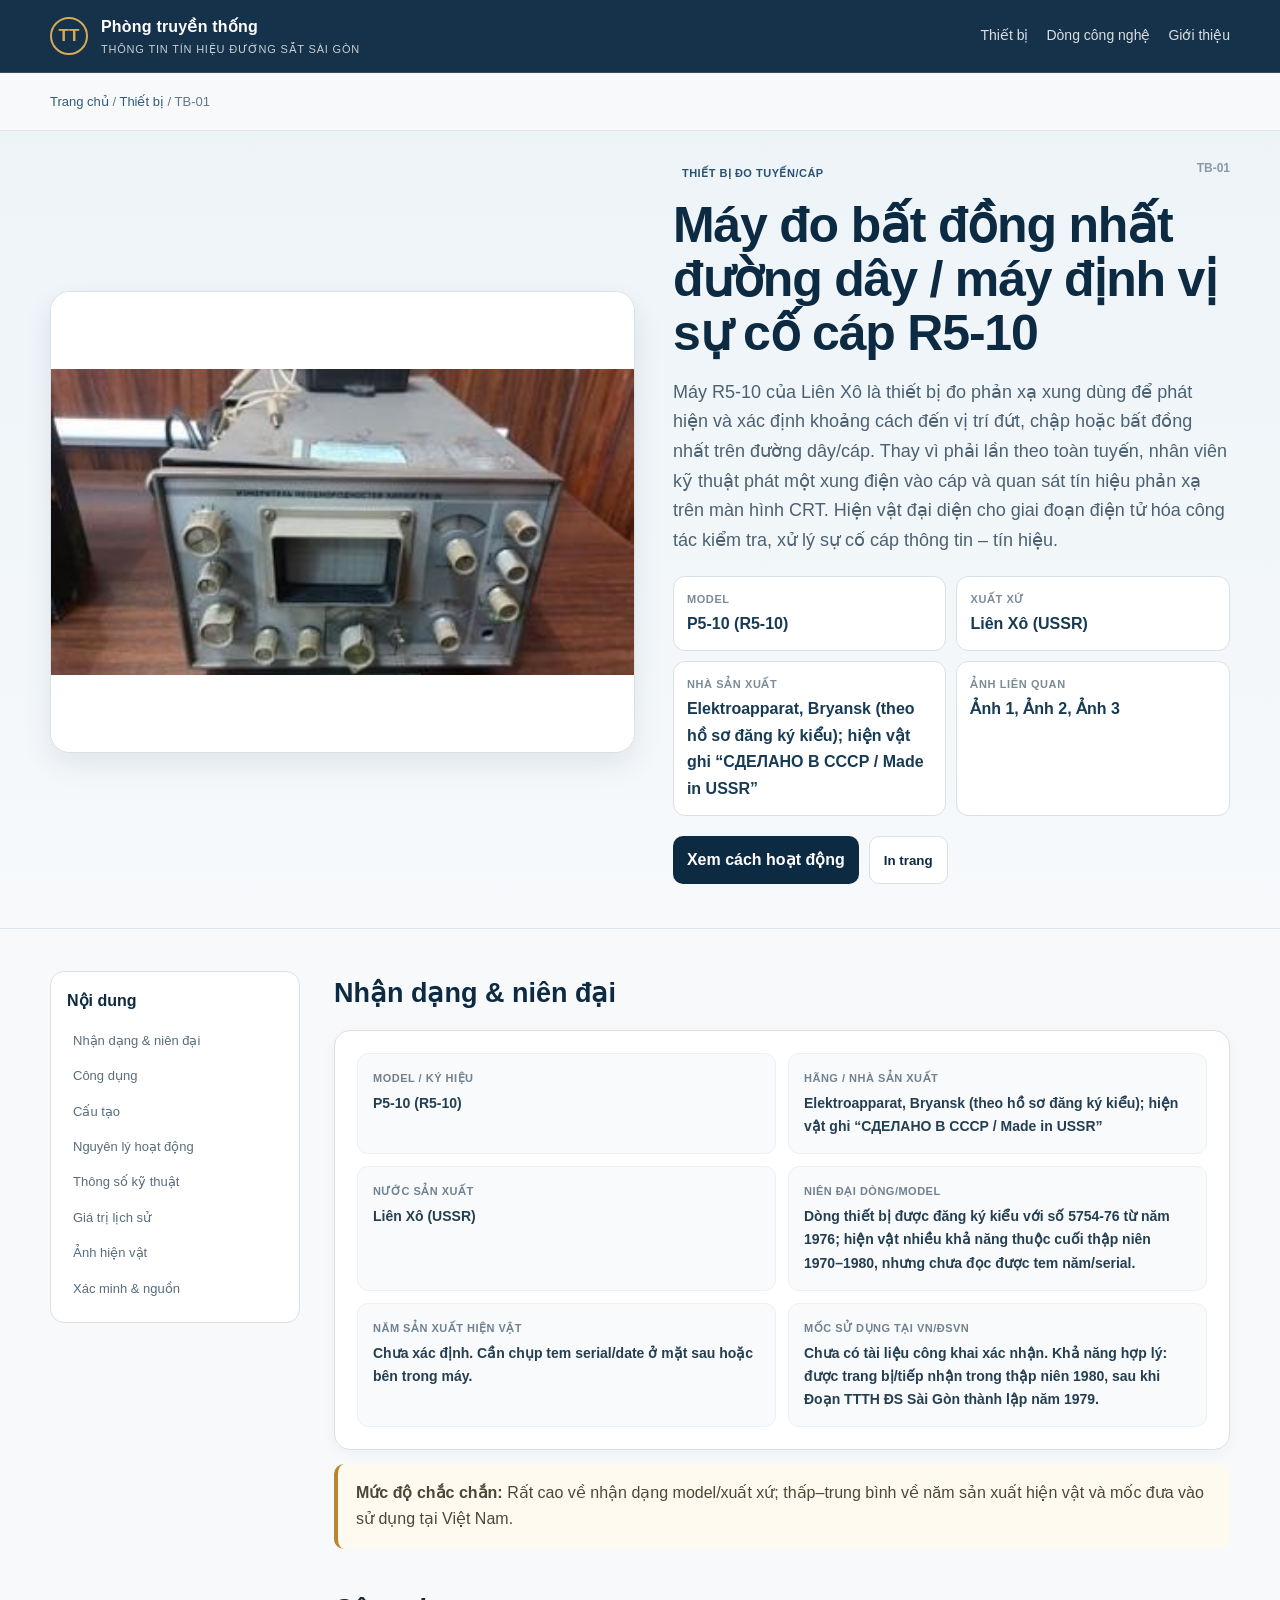
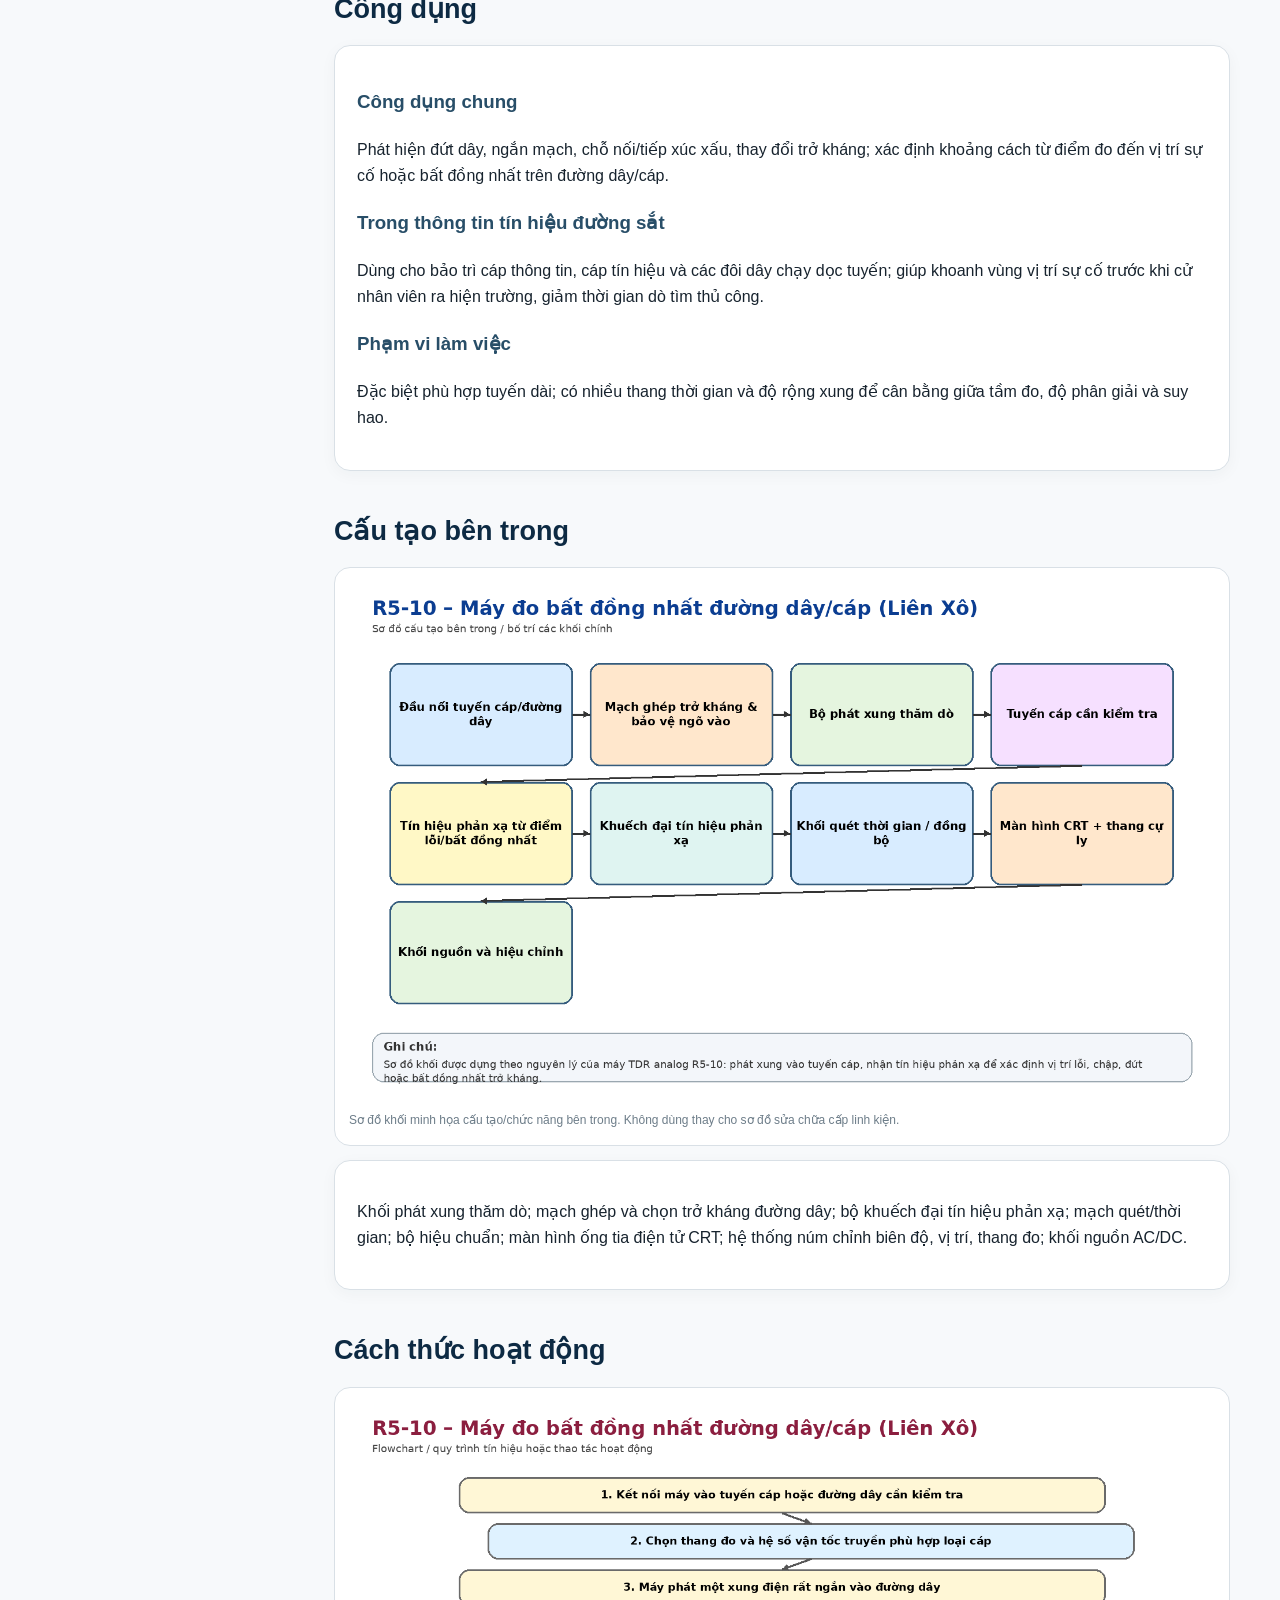
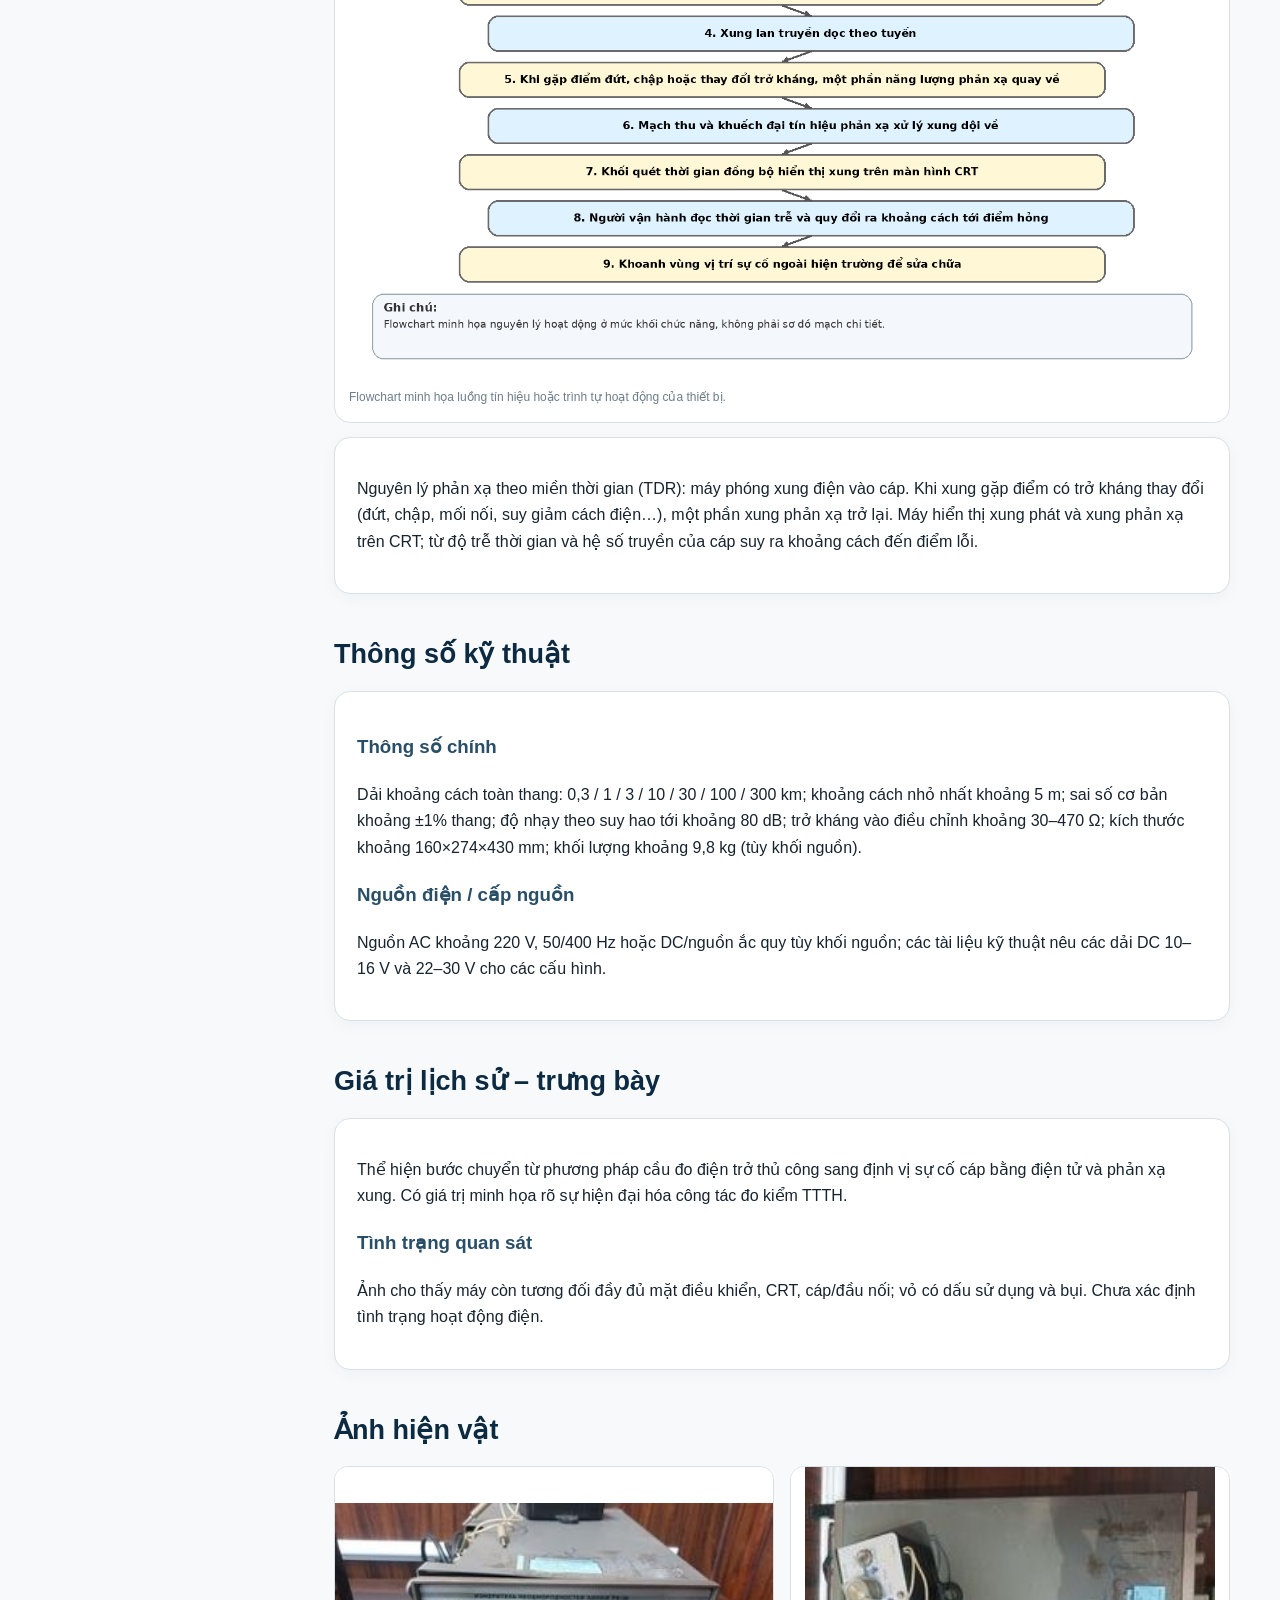
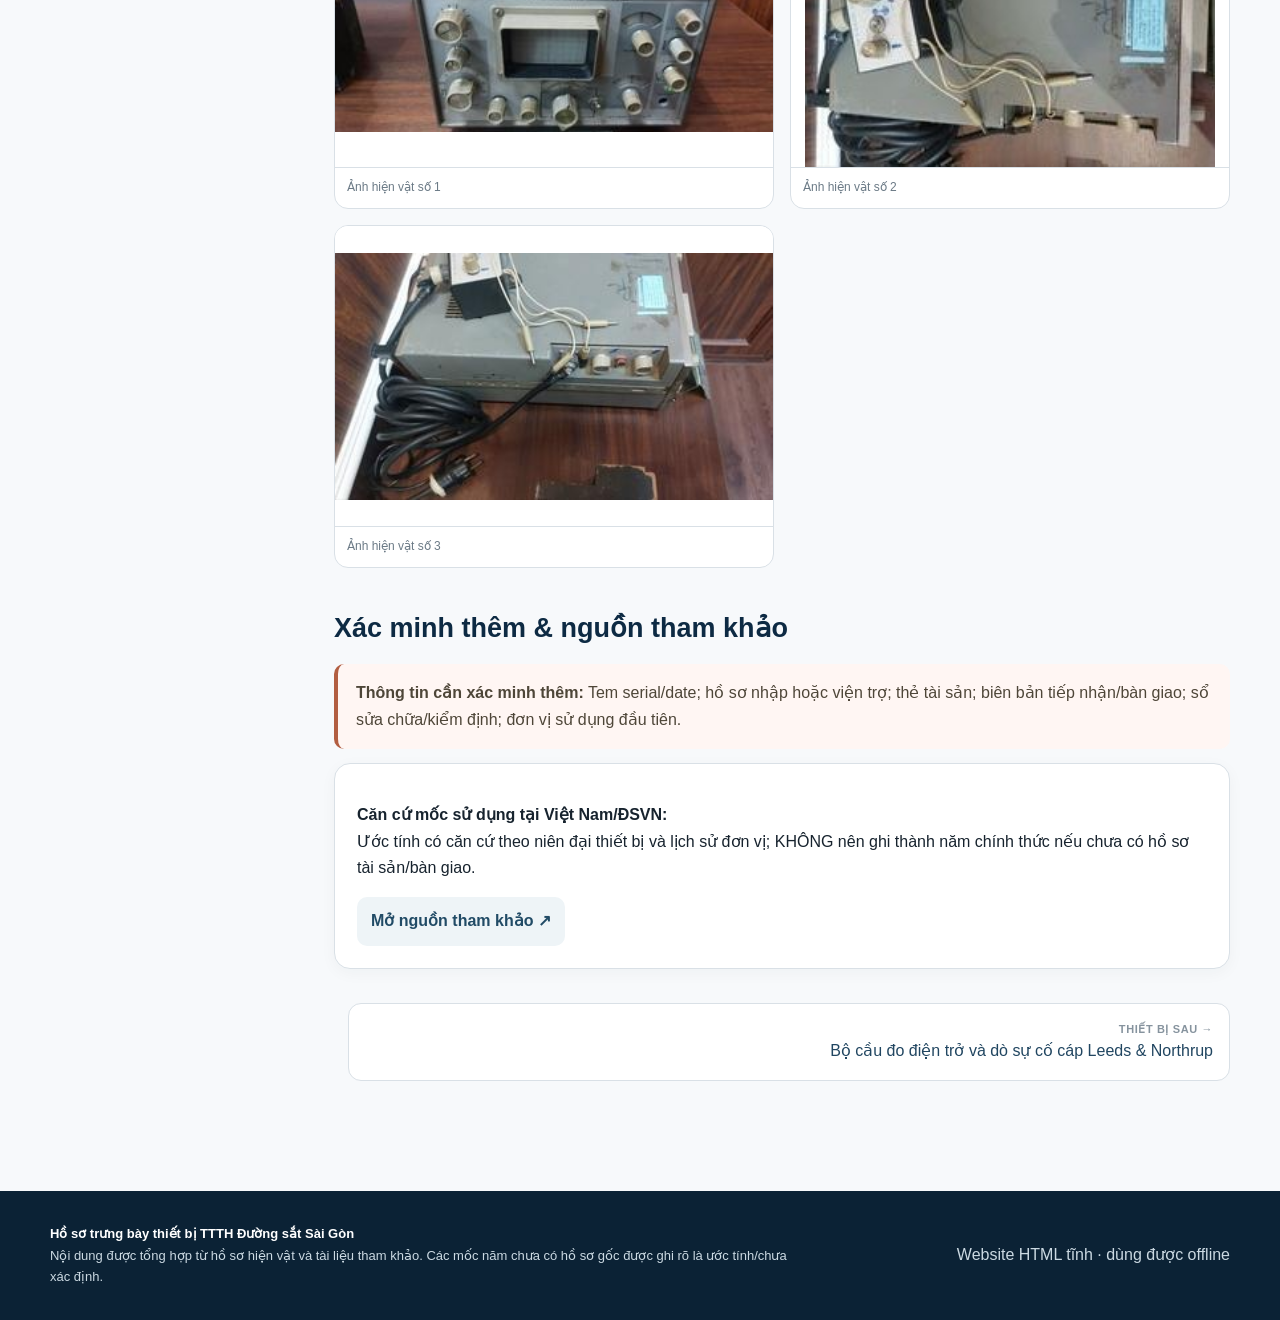
==== thiet-bi/tb-01.html @ 1fea470c "Add files via upload Upload website TTTH" ====
<!doctype html>
<html lang="vi">
  <head>
    <meta charset="utf-8" />
    <meta name="viewport" content="width=device-width,initial-scale=1" />
    <title>
      Máy đo bất đồng nhất đường dây / máy định vị sự cố cáp R5-10 – Hồ sơ hiện
      vật
    </title>
    <meta
      name="description"
      content="Hồ sơ chi tiết Máy đo bất đồng nhất đường dây / máy định vị sự cố cáp R5-10: xuất xứ, niên đại, cấu tạo, nguyên lý và công dụng."
    />
    <link rel="stylesheet" href="../assets/css/site.css" />
  </head>
  <body>
    <header class="site-header">
      <div class="container header-inner">
        <a class="brand" href="../index.html"
          ><span class="brand-mark">TT</span
          ><span
            >Phòng truyền thống<small
              >Thông tin tín hiệu Đường sắt Sài Gòn</small
            ></span
          ></a
        >
        <nav class="nav">
          <a href="../index.html#thiet-bi">Thiết bị</a
          ><a href="../index.html#dong-thoi-gian">Dòng công nghệ</a
          ><a href="../index.html#gioi-thieu">Giới thiệu</a>
        </nav>
      </div>
    </header>
    <div class="container breadcrumb">
      <a href="../index.html">Trang chủ</a> /
      <a href="../index.html#thiet-bi">Thiết bị</a> / TB-01
    </div>
    <section class="detail-hero">
      <div class="container detail-grid">
        <div class="detail-photo">
          <img
            src="../assets/images/devices/photo_01.jpg"
            alt="Máy đo bất đồng nhất đường dây / máy định vị sự cố cáp R5-10"
          />
        </div>
        <div class="detail-info">
          <span class="badge">Thiết bị đo tuyến/cáp</span
          ><span class="code">TB-01</span>
          <h1>Máy đo bất đồng nhất đường dây / máy định vị sự cố cáp R5-10</h1>
          <p class="lead">
            Máy R5-10 của Liên Xô là thiết bị đo phản xạ xung dùng để phát hiện
            và xác định khoảng cách đến vị trí đứt, chập hoặc bất đồng nhất trên
            đường dây/cáp. Thay vì phải lần theo toàn tuyến, nhân viên kỹ thuật
            phát một xung điện vào cáp và quan sát tín hiệu phản xạ trên màn
            hình CRT. Hiện vật đại diện cho giai đoạn điện tử hóa công tác kiểm
            tra, xử lý sự cố cáp thông tin – tín hiệu.
          </p>
          <div class="quick">
            <div><span>Model</span><b>Р5-10 (R5-10)</b></div>
            <div><span>Xuất xứ</span><b>Liên Xô (USSR)</b></div>
            <div>
              <span>Nhà sản xuất</span
              ><b
                >Elektroapparat, Bryansk (theo hồ sơ đăng ký kiểu); hiện vật ghi
                “СДЕЛАНО В СССР / Made in USSR”</b
              >
            </div>
            <div><span>Ảnh liên quan</span><b>Ảnh 1, Ảnh 2, Ảnh 3</b></div>
          </div>
          <div class="actions">
            <a class="btn" href="#nguyen-ly">Xem cách hoạt động</a
            ><button class="btn secondary" onclick="window.print()">
              In trang
            </button>
          </div>
        </div>
      </div>
    </section>
    <div class="detail-content">
      <div class="container content-layout">
        <aside class="toc">
          <b>Nội dung</b><a href="#nhan-dang">Nhận dạng & niên đại</a
          ><a href="#cong-dung">Công dụng</a><a href="#cau-tao">Cấu tạo</a
          ><a href="#nguyen-ly">Nguyên lý hoạt động</a
          ><a href="#thong-so">Thông số kỹ thuật</a
          ><a href="#lich-su">Giá trị lịch sử</a><a href="#anh">Ảnh hiện vật</a
          ><a href="#xac-minh">Xác minh & nguồn</a>
        </aside>
        <article class="article">
          <section id="nhan-dang">
            <h2>Nhận dạng & niên đại</h2>
            <div class="info-card">
              <div class="facts">
                <div class="fact">
                  <span>Model / ký hiệu</span><b>Р5-10 (R5-10)</b>
                </div>
                <div class="fact">
                  <span>Hãng / nhà sản xuất</span
                  ><b
                    >Elektroapparat, Bryansk (theo hồ sơ đăng ký kiểu); hiện vật
                    ghi “СДЕЛАНО В СССР / Made in USSR”</b
                  >
                </div>
                <div class="fact">
                  <span>Nước sản xuất</span><b>Liên Xô (USSR)</b>
                </div>
                <div class="fact">
                  <span>Niên đại dòng/model</span
                  ><b
                    >Dòng thiết bị được đăng ký kiểu với số 5754-76 từ năm 1976;
                    hiện vật nhiều khả năng thuộc cuối thập niên 1970–1980,
                    nhưng chưa đọc được tem năm/serial.</b
                  >
                </div>
                <div class="fact">
                  <span>Năm sản xuất hiện vật</span
                  ><b
                    >Chưa xác định. Cần chụp tem serial/date ở mặt sau hoặc bên
                    trong máy.</b
                  >
                </div>
                <div class="fact">
                  <span>Mốc sử dụng tại VN/ĐSVN</span
                  ><b
                    >Chưa có tài liệu công khai xác nhận. Khả năng hợp lý: được
                    trang bị/tiếp nhận trong thập niên 1980, sau khi Đoạn TTTH
                    ĐS Sài Gòn thành lập năm 1979.</b
                  >
                </div>
              </div>
            </div>
            <div class="callout" style="margin-top: 14px">
              <strong>Mức độ chắc chắn:</strong> Rất cao về nhận dạng model/xuất
              xứ; thấp–trung bình về năm sản xuất hiện vật và mốc đưa vào sử
              dụng tại Việt Nam.
            </div>
          </section>
          <section id="cong-dung">
            <h2>Công dụng</h2>
            <div class="info-card">
              <h3>Công dụng chung</h3>
              <p class="prose">
                Phát hiện đứt dây, ngắn mạch, chỗ nối/tiếp xúc xấu, thay đổi trở
                kháng; xác định khoảng cách từ điểm đo đến vị trí sự cố hoặc bất
                đồng nhất trên đường dây/cáp.
              </p>
              <h3>Trong thông tin tín hiệu đường sắt</h3>
              <p class="prose">
                Dùng cho bảo trì cáp thông tin, cáp tín hiệu và các đôi dây chạy
                dọc tuyến; giúp khoanh vùng vị trí sự cố trước khi cử nhân viên
                ra hiện trường, giảm thời gian dò tìm thủ công.
              </p>
              <h3>Phạm vi làm việc</h3>
              <p class="prose">
                Đặc biệt phù hợp tuyến dài; có nhiều thang thời gian và độ rộng
                xung để cân bằng giữa tầm đo, độ phân giải và suy hao.
              </p>
            </div>
          </section>
          <section id="cau-tao">
            <h2>Cấu tạo bên trong</h2>
            <div class="diagram">
              <img
                src="../assets/images/diagrams/struct_01.png"
                alt="Sơ đồ cấu tạo Máy đo bất đồng nhất đường dây / máy định vị sự cố cáp R5-10"
                loading="lazy"
              />
              <div class="caption">
                Sơ đồ khối minh họa cấu tạo/chức năng bên trong. Không dùng thay
                cho sơ đồ sửa chữa cấp linh kiện.
              </div>
            </div>
            <div class="info-card" style="margin-top: 14px">
              <p class="prose">
                Khối phát xung thăm dò; mạch ghép và chọn trở kháng đường dây;
                bộ khuếch đại tín hiệu phản xạ; mạch quét/thời gian; bộ hiệu
                chuẩn; màn hình ống tia điện tử CRT; hệ thống núm chỉnh biên độ,
                vị trí, thang đo; khối nguồn AC/DC.
              </p>
            </div>
          </section>
          <section id="nguyen-ly">
            <h2>Cách thức hoạt động</h2>
            <div class="diagram">
              <img
                src="../assets/images/diagrams/flow_01.png"
                alt="Flowchart nguyên lý hoạt động Máy đo bất đồng nhất đường dây / máy định vị sự cố cáp R5-10"
                loading="lazy"
              />
              <div class="caption">
                Flowchart minh họa luồng tín hiệu hoặc trình tự hoạt động của
                thiết bị.
              </div>
            </div>
            <div class="info-card" style="margin-top: 14px">
              <p class="prose">
                Nguyên lý phản xạ theo miền thời gian (TDR): máy phóng xung điện
                vào cáp. Khi xung gặp điểm có trở kháng thay đổi (đứt, chập, mối
                nối, suy giảm cách điện…), một phần xung phản xạ trở lại. Máy
                hiển thị xung phát và xung phản xạ trên CRT; từ độ trễ thời gian
                và hệ số truyền của cáp suy ra khoảng cách đến điểm lỗi.
              </p>
            </div>
          </section>
          <section id="thong-so">
            <h2>Thông số kỹ thuật</h2>
            <div class="info-card">
              <h3>Thông số chính</h3>
              <p class="prose">
                Dải khoảng cách toàn thang: 0,3 / 1 / 3 / 10 / 30 / 100 / 300
                km; khoảng cách nhỏ nhất khoảng 5 m; sai số cơ bản khoảng ±1%
                thang; độ nhạy theo suy hao tới khoảng 80 dB; trở kháng vào điều
                chỉnh khoảng 30–470 Ω; kích thước khoảng 160×274×430 mm; khối
                lượng khoảng 9,8 kg (tùy khối nguồn).
              </p>
              <h3>Nguồn điện / cấp nguồn</h3>
              <p class="prose">
                Nguồn AC khoảng 220 V, 50/400 Hz hoặc DC/nguồn ắc quy tùy khối
                nguồn; các tài liệu kỹ thuật nêu các dải DC 10–16 V và 22–30 V
                cho các cấu hình.
              </p>
            </div>
          </section>
          <section id="lich-su">
            <h2>Giá trị lịch sử – trưng bày</h2>
            <div class="info-card">
              <p>
                Thể hiện bước chuyển từ phương pháp cầu đo điện trở thủ công
                sang định vị sự cố cáp bằng điện tử và phản xạ xung. Có giá trị
                minh họa rõ sự hiện đại hóa công tác đo kiểm TTTH.
              </p>
              <h3>Tình trạng quan sát</h3>
              <p>
                Ảnh cho thấy máy còn tương đối đầy đủ mặt điều khiển, CRT,
                cáp/đầu nối; vỏ có dấu sử dụng và bụi. Chưa xác định tình trạng
                hoạt động điện.
              </p>
            </div>
          </section>
          <section id="anh">
            <h2>Ảnh hiện vật</h2>
            <div class="gallery">
              <figure class="gallery-item">
                <img
                  src="../assets/images/devices/photo_01.jpg"
                  alt="Máy đo bất đồng nhất đường dây / máy định vị sự cố cáp R5-10 – ảnh 1"
                  loading="lazy"
                />
                <figcaption>Ảnh hiện vật số 1</figcaption>
              </figure>
              <figure class="gallery-item">
                <img
                  src="../assets/images/devices/photo_02.jpg"
                  alt="Máy đo bất đồng nhất đường dây / máy định vị sự cố cáp R5-10 – ảnh 2"
                  loading="lazy"
                />
                <figcaption>Ảnh hiện vật số 2</figcaption>
              </figure>
              <figure class="gallery-item">
                <img
                  src="../assets/images/devices/photo_03.jpg"
                  alt="Máy đo bất đồng nhất đường dây / máy định vị sự cố cáp R5-10 – ảnh 3"
                  loading="lazy"
                />
                <figcaption>Ảnh hiện vật số 3</figcaption>
              </figure>
            </div>
          </section>
          <section id="xac-minh">
            <h2>Xác minh thêm & nguồn tham khảo</h2>
            <div class="callout verify">
              <strong>Thông tin cần xác minh thêm:</strong> Tem serial/date; hồ
              sơ nhập hoặc viện trợ; thẻ tài sản; biên bản tiếp nhận/bàn giao;
              sổ sửa chữa/kiểm định; đơn vị sử dụng đầu tiên.
            </div>
            <div class="info-card" style="margin-top: 14px">
              <p>
                <strong>Căn cứ mốc sử dụng tại Việt Nam/ĐSVN:</strong><br />Ước
                tính có căn cứ theo niên đại thiết bị và lịch sử đơn vị; KHÔNG
                nên ghi thành năm chính thức nếu chưa có hồ sơ tài sản/bàn giao.
              </p>
              <a
                class="source-link"
                href="https://www.electronpribor.ru/catalog/237/r5-10.htm"
                target="_blank"
                rel="noopener"
                >Mở nguồn tham khảo ↗</a
              >
            </div>
            <div class="pager">
              <span></span
              ><a href="tb-02.html"
                ><span class="label-small">Thiết bị sau →</span>Bộ cầu đo điện
                trở và dò sự cố cáp Leeds &amp; Northrup</a
              >
            </div>
          </section>
        </article>
      </div>
    </div>
    <footer class="site-footer">
      <div class="container footer-inner">
        <div class="footer-note">
          <strong>Hồ sơ trưng bày thiết bị TTTH Đường sắt Sài Gòn</strong
          ><br />Nội dung được tổng hợp từ hồ sơ hiện vật và tài liệu tham khảo.
          Các mốc năm chưa có hồ sơ gốc được ghi rõ là ước tính/chưa xác định.
        </div>
        <div>Website HTML tĩnh · dùng được offline</div>
      </div>
    </footer>
  </body>
</html>
---- assets/css/site.css ----
:root {
  --navy: #0d2a43;
  --navy2: #163d5c;
  --ink: #17232e;
  --muted: #617180;
  --paper: #f5f1e8;
  --card: #ffffff;
  --gold: #b7862d;
  --gold2: #d6aa55;
  --line: #d9e0e6;
  --soft: #eef3f6;
  --success: #276749;
  --warn: #8a5b10;
  --shadow: 0 12px 30px rgba(13, 42, 67, 0.09);
  --radius: 18px;
}
* {
  box-sizing: border-box;
}
html {
  scroll-behavior: smooth;
}
body {
  margin: 0;
  font-family:
    Inter,
    Segoe UI,
    Arial,
    sans-serif;
  color: var(--ink);
  background: #f7f9fb;
  line-height: 1.65;
}
a {
  color: inherit;
  text-decoration: none;
}
img {
  max-width: 100%;
  display: block;
}
.container {
  width: min(1180px, calc(100% - 36px));
  margin: auto;
}
.site-header {
  position: sticky;
  top: 0;
  z-index: 30;
  background: rgba(13, 42, 67, 0.96);
  backdrop-filter: blur(10px);
  color: white;
  border-bottom: 1px solid rgba(255, 255, 255, 0.12);
}
.header-inner {
  height: 72px;
  display: flex;
  align-items: center;
  justify-content: space-between;
  gap: 20px;
}
.brand {
  display: flex;
  align-items: center;
  gap: 13px;
  font-weight: 800;
  letter-spacing: 0.2px;
}
.brand-mark {
  width: 38px;
  height: 38px;
  border: 2px solid var(--gold2);
  border-radius: 50%;
  display: grid;
  place-items: center;
  color: var(--gold2);
  font-size: 17px;
}
.brand small {
  display: block;
  font-weight: 500;
  opacity: 0.76;
  font-size: 11px;
  letter-spacing: 0.8px;
  text-transform: uppercase;
}
.nav {
  display: flex;
  align-items: center;
  gap: 18px;
  font-size: 14px;
}
.nav a {
  opacity: 0.84;
}
.nav a:hover {
  opacity: 1;
  color: #f2c766;
}
.hero {
  background: linear-gradient(135deg, #0d2a43 0%, #173e5d 68%, #245572 100%);
  color: white;
  padding: 72px 0 64px;
  position: relative;
  overflow: hidden;
}
.hero:after {
  content: "";
  position: absolute;
  right: -120px;
  top: -120px;
  width: 420px;
  height: 420px;
  border: 1px solid rgba(255, 255, 255, 0.12);
  border-radius: 50%;
  box-shadow:
    0 0 0 60px rgba(255, 255, 255, 0.035),
    0 0 0 120px rgba(255, 255, 255, 0.025);
}
.hero-grid {
  display: grid;
  grid-template-columns: 1.25fr 0.75fr;
  gap: 42px;
  align-items: center;
  position: relative;
  z-index: 2;
}
.eyebrow {
  color: #f0c56c;
  font-size: 13px;
  font-weight: 800;
  letter-spacing: 1.3px;
  text-transform: uppercase;
}
h1 {
  font-size: clamp(34px, 5vw, 58px);
  line-height: 1.08;
  margin: 12px 0 18px;
  letter-spacing: -1.2px;
}
.hero p {
  font-size: 18px;
  color: #d8e5ed;
  max-width: 780px;
  margin: 0;
}
.hero-panel {
  background: rgba(255, 255, 255, 0.08);
  border: 1px solid rgba(255, 255, 255, 0.15);
  border-radius: 22px;
  padding: 24px;
  box-shadow: var(--shadow);
}
.stats {
  display: grid;
  grid-template-columns: repeat(2, 1fr);
  gap: 14px;
}
.stat {
  padding: 18px;
  background: rgba(255, 255, 255, 0.075);
  border-radius: 14px;
}
.stat b {
  display: block;
  font-size: 30px;
  color: #ffd686;
}
.stat span {
  font-size: 12px;
  opacity: 0.82;
  text-transform: uppercase;
  letter-spacing: 0.7px;
}
.section {
  padding: 56px 0;
}
.section-title {
  display: flex;
  justify-content: space-between;
  align-items: end;
  gap: 24px;
  margin-bottom: 24px;
}
.section-title h2 {
  margin: 0;
  font-size: 30px;
  color: var(--navy);
}
.section-title p {
  margin: 0;
  color: var(--muted);
  max-width: 650px;
}
.toolbar {
  display: flex;
  gap: 12px;
  flex-wrap: wrap;
  margin: 0 0 26px;
}
.search {
  flex: 1;
  min-width: 250px;
  position: relative;
}
.search input {
  width: 100%;
  border: 1px solid var(--line);
  border-radius: 12px;
  padding: 12px 14px;
  font: inherit;
  background: white;
}
.filters {
  display: flex;
  gap: 8px;
  flex-wrap: wrap;
}
.filter-btn {
  border: 1px solid var(--line);
  background: white;
  padding: 10px 14px;
  border-radius: 999px;
  cursor: pointer;
  font-weight: 700;
  color: #425363;
}
.filter-btn.active {
  background: var(--navy);
  color: white;
  border-color: var(--navy);
}
.grid {
  display: grid;
  grid-template-columns: repeat(3, 1fr);
  gap: 22px;
}
.device-card {
  background: white;
  border: 1px solid #e3e8ed;
  border-radius: 18px;
  overflow: hidden;
  box-shadow: 0 6px 22px rgba(25, 48, 66, 0.05);
  transition:
    0.22s transform,
    0.22s box-shadow;
}
.device-card:hover {
  transform: translateY(-4px);
  box-shadow: var(--shadow);
}
.card-img {
  height: 215px;
  background: #e9eef2;
  overflow: hidden;
}
.card-img img {
  width: 100%;
  height: 100%;
  object-fit: cover;
}
.card-body {
  padding: 20px;
}
.badge {
  display: inline-flex;
  padding: 5px 9px;
  border-radius: 999px;
  background: #eef4f8;
  color: #295270;
  font-size: 11px;
  font-weight: 800;
  text-transform: uppercase;
  letter-spacing: 0.5px;
}
.code {
  float: right;
  color: #8a98a5;
  font-size: 12px;
  font-weight: 800;
}
.device-card h3 {
  margin: 12px 0 8px;
  font-size: 20px;
  line-height: 1.3;
  color: var(--navy);
}
.meta {
  color: var(--muted);
  font-size: 13px;
}
.card-link {
  display: inline-block;
  margin-top: 14px;
  color: #9c6b16;
  font-weight: 800;
}
.timeline {
  display: grid;
  grid-template-columns: repeat(4, 1fr);
  gap: 14px;
}
.timeline-item {
  background: white;
  border-left: 4px solid var(--gold);
  padding: 18px;
  border-radius: 12px;
  box-shadow: 0 4px 18px rgba(20, 44, 62, 0.05);
}
.timeline-item b {
  display: block;
  color: var(--navy);
  margin-bottom: 4px;
}
.site-footer {
  background: #0b2235;
  color: #cbd9e2;
  padding: 32px 0;
  margin-top: 30px;
}
.footer-inner {
  display: flex;
  justify-content: space-between;
  gap: 20px;
  align-items: center;
}
.footer-note {
  font-size: 13px;
  max-width: 760px;
}
.footer-inner strong {
  color: white;
}
/* Detail */
.breadcrumb {
  font-size: 13px;
  color: #657786;
  padding: 18px 0;
}
.breadcrumb a {
  color: #315b78;
}
.detail-hero {
  background: linear-gradient(180deg, #edf4f8, #f7f9fb);
  border-top: 1px solid #dfe7ec;
  border-bottom: 1px solid #dfe7ec;
  padding: 28px 0 44px;
}
.detail-grid {
  display: grid;
  grid-template-columns: 1.05fr 1fr;
  gap: 38px;
  align-items: center;
}
.detail-photo {
  background: white;
  border: 1px solid var(--line);
  border-radius: 20px;
  overflow: hidden;
  box-shadow: var(--shadow);
}
.detail-photo img {
  width: 100%;
  height: 460px;
  object-fit: contain;
  background: #fff;
}
.detail-info h1 {
  font-size: clamp(32px, 4vw, 50px);
  color: var(--navy);
  margin: 10px 0 12px;
}
.lead {
  font-size: 18px;
  color: #4c6172;
}
.quick {
  display: grid;
  grid-template-columns: repeat(2, 1fr);
  gap: 10px;
  margin-top: 20px;
}
.quick div {
  background: white;
  border: 1px solid var(--line);
  padding: 13px;
  border-radius: 12px;
}
.quick span {
  display: block;
  font-size: 11px;
  color: #7b8b98;
  text-transform: uppercase;
  font-weight: 800;
  letter-spacing: 0.6px;
}
.quick b {
  display: block;
  margin-top: 3px;
  color: #173b55;
}
.actions {
  display: flex;
  gap: 10px;
  flex-wrap: wrap;
  margin-top: 20px;
}
.btn {
  display: inline-flex;
  align-items: center;
  gap: 7px;
  border: 0;
  border-radius: 10px;
  padding: 11px 14px;
  background: var(--navy);
  color: white;
  font-weight: 800;
  cursor: pointer;
}
.btn.secondary {
  background: white;
  color: var(--navy);
  border: 1px solid var(--line);
}
.detail-content {
  padding: 42px 0;
}
.content-layout {
  display: grid;
  grid-template-columns: 250px 1fr;
  gap: 34px;
}
.toc {
  position: sticky;
  top: 92px;
  align-self: start;
  background: white;
  border: 1px solid var(--line);
  border-radius: 14px;
  padding: 16px;
}
.toc b {
  display: block;
  color: var(--navy);
  margin-bottom: 8px;
}
.toc a {
  display: block;
  padding: 7px 6px;
  color: #596d7c;
  font-size: 13px;
  border-radius: 7px;
}
.toc a:hover {
  background: #f0f5f8;
  color: var(--navy);
}
.article section {
  scroll-margin-top: 96px;
  margin-bottom: 38px;
}
.article h2 {
  color: var(--navy);
  font-size: 27px;
  margin: 0 0 14px;
}
.article h3 {
  color: #284e68;
}
.info-card {
  background: white;
  border: 1px solid var(--line);
  border-radius: 16px;
  padding: 22px;
  box-shadow: 0 4px 16px rgba(20, 44, 62, 0.04);
}
.facts {
  display: grid;
  grid-template-columns: repeat(2, 1fr);
  gap: 12px;
}
.fact {
  padding: 15px;
  background: #f8fafb;
  border-radius: 11px;
  border: 1px solid #edf1f3;
}
.fact span {
  display: block;
  font-size: 11px;
  text-transform: uppercase;
  color: #71818f;
  font-weight: 800;
  letter-spacing: 0.5px;
}
.fact b {
  display: block;
  margin-top: 5px;
  font-size: 14px;
  color: #243f52;
}
.prose {
  white-space: normal;
}
.diagram {
  background: white;
  border: 1px solid var(--line);
  border-radius: 16px;
  padding: 14px;
}
.diagram img {
  width: 100%;
  border-radius: 10px;
}
.caption {
  font-size: 12px;
  color: #6d7d89;
  margin-top: 9px;
}
.callout {
  border-left: 4px solid var(--gold);
  background: #fffaf0;
  padding: 16px 18px;
  border-radius: 10px;
  color: #4e4638;
}
.verify {
  border-left-color: #b25e41;
  background: #fff6f3;
}
.gallery {
  display: grid;
  grid-template-columns: repeat(2, 1fr);
  gap: 16px;
}
.gallery-item {
  margin: 0;
  background: white;
  border: 1px solid var(--line);
  border-radius: 14px;
  overflow: hidden;
}
.gallery-item img {
  width: 100%;
  height: 300px;
  object-fit: contain;
  background: #fff;
}
.gallery-item figcaption {
  padding: 10px 12px;
  font-size: 12px;
  color: #6b7a86;
  border-top: 1px solid var(--line);
}
.source-link {
  display: inline-block;
  padding: 11px 14px;
  border-radius: 10px;
  background: #eef4f7;
  color: #214b66;
  font-weight: 800;
}
.pager {
  display: flex;
  justify-content: space-between;
  gap: 14px;
  margin-top: 34px;
}
.pager a {
  flex: 1;
  background: white;
  border: 1px solid var(--line);
  padding: 16px;
  border-radius: 13px;
  color: #214661;
}
.pager a:last-child {
  text-align: right;
}
.label-small {
  font-size: 11px;
  text-transform: uppercase;
  color: #86939e;
  font-weight: 800;
  letter-spacing: 0.6px;
  display: block;
}
.empty {
  display: none;
  text-align: center;
  padding: 38px;
  color: #72818d;
}
@media (max-width: 900px) {
  .hero-grid,
  .detail-grid,
  .content-layout {
    grid-template-columns: 1fr;
  }
  .grid {
    grid-template-columns: repeat(2, 1fr);
  }
  .timeline {
    grid-template-columns: repeat(2, 1fr);
  }
  .toc {
    position: static;
  }
  .detail-photo img {
    height: 380px;
  }
  .nav {
    display: none;
  }
}
@media (max-width: 620px) {
  .container {
    width: min(100% - 22px, 1180px);
  }
  .hero {
    padding: 48px 0;
  }
  .grid,
  .facts,
  .gallery,
  .quick,
  .timeline {
    grid-template-columns: 1fr;
  }
  .header-inner {
    height: 64px;
  }
  .brand {
    font-size: 13px;
  }
  .brand small {
    display: none;
  }
  .card-img {
    height: 200px;
  }
  .detail-photo img {
    height: 300px;
  }
  .section {
    padding: 40px 0;
  }
  .footer-inner {
    flex-direction: column;
    align-items: flex-start;
  }
}
@media print {
  .site-header,
  .toc,
  .actions,
  .pager,
  .site-footer,
  .breadcrumb {
    display: none !important;
  }
  .detail-content,
  .detail-hero {
    padding: 0;
  }
  .content-layout,
  .detail-grid {
    display: block;
  }
  .detail-photo {
    box-shadow: none;
  }
  .article section {
    break-inside: avoid;
  }
  .diagram img {
    max-height: 750px;
    object-fit: contain;
  }
}
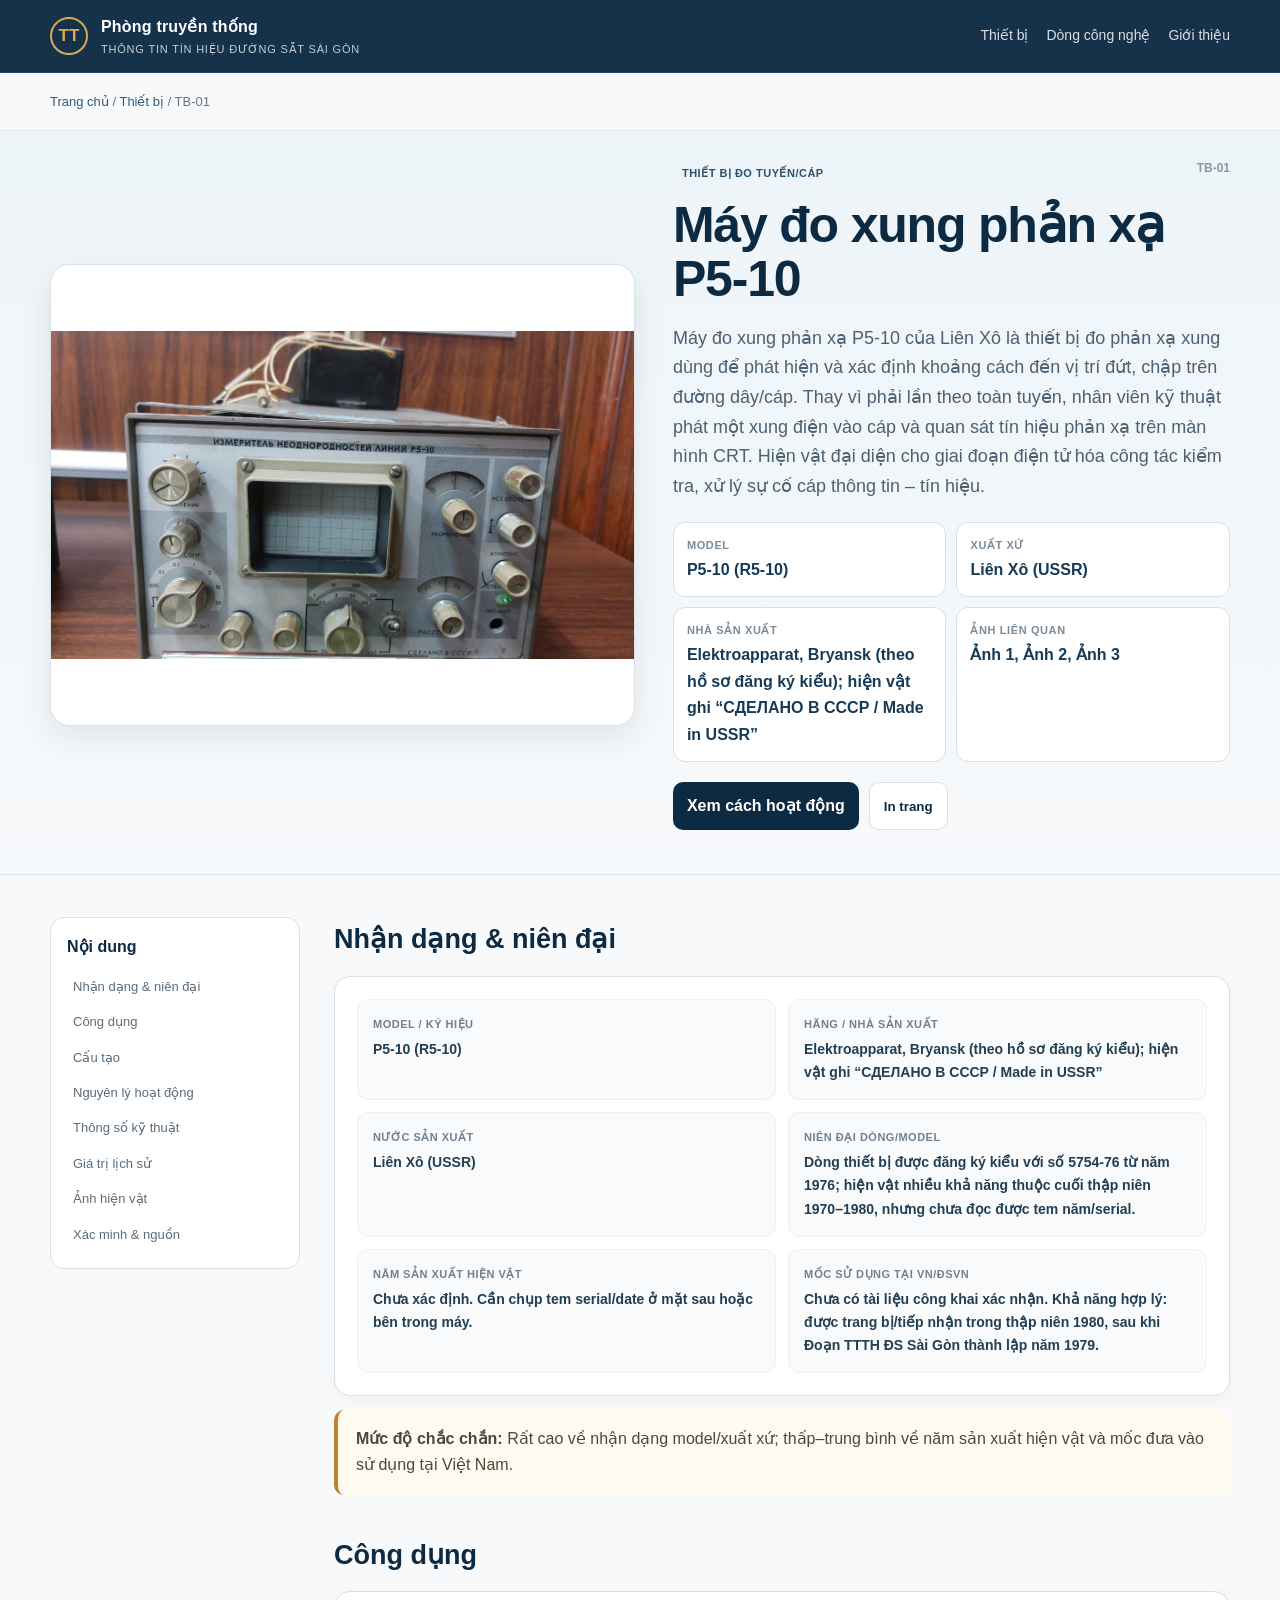
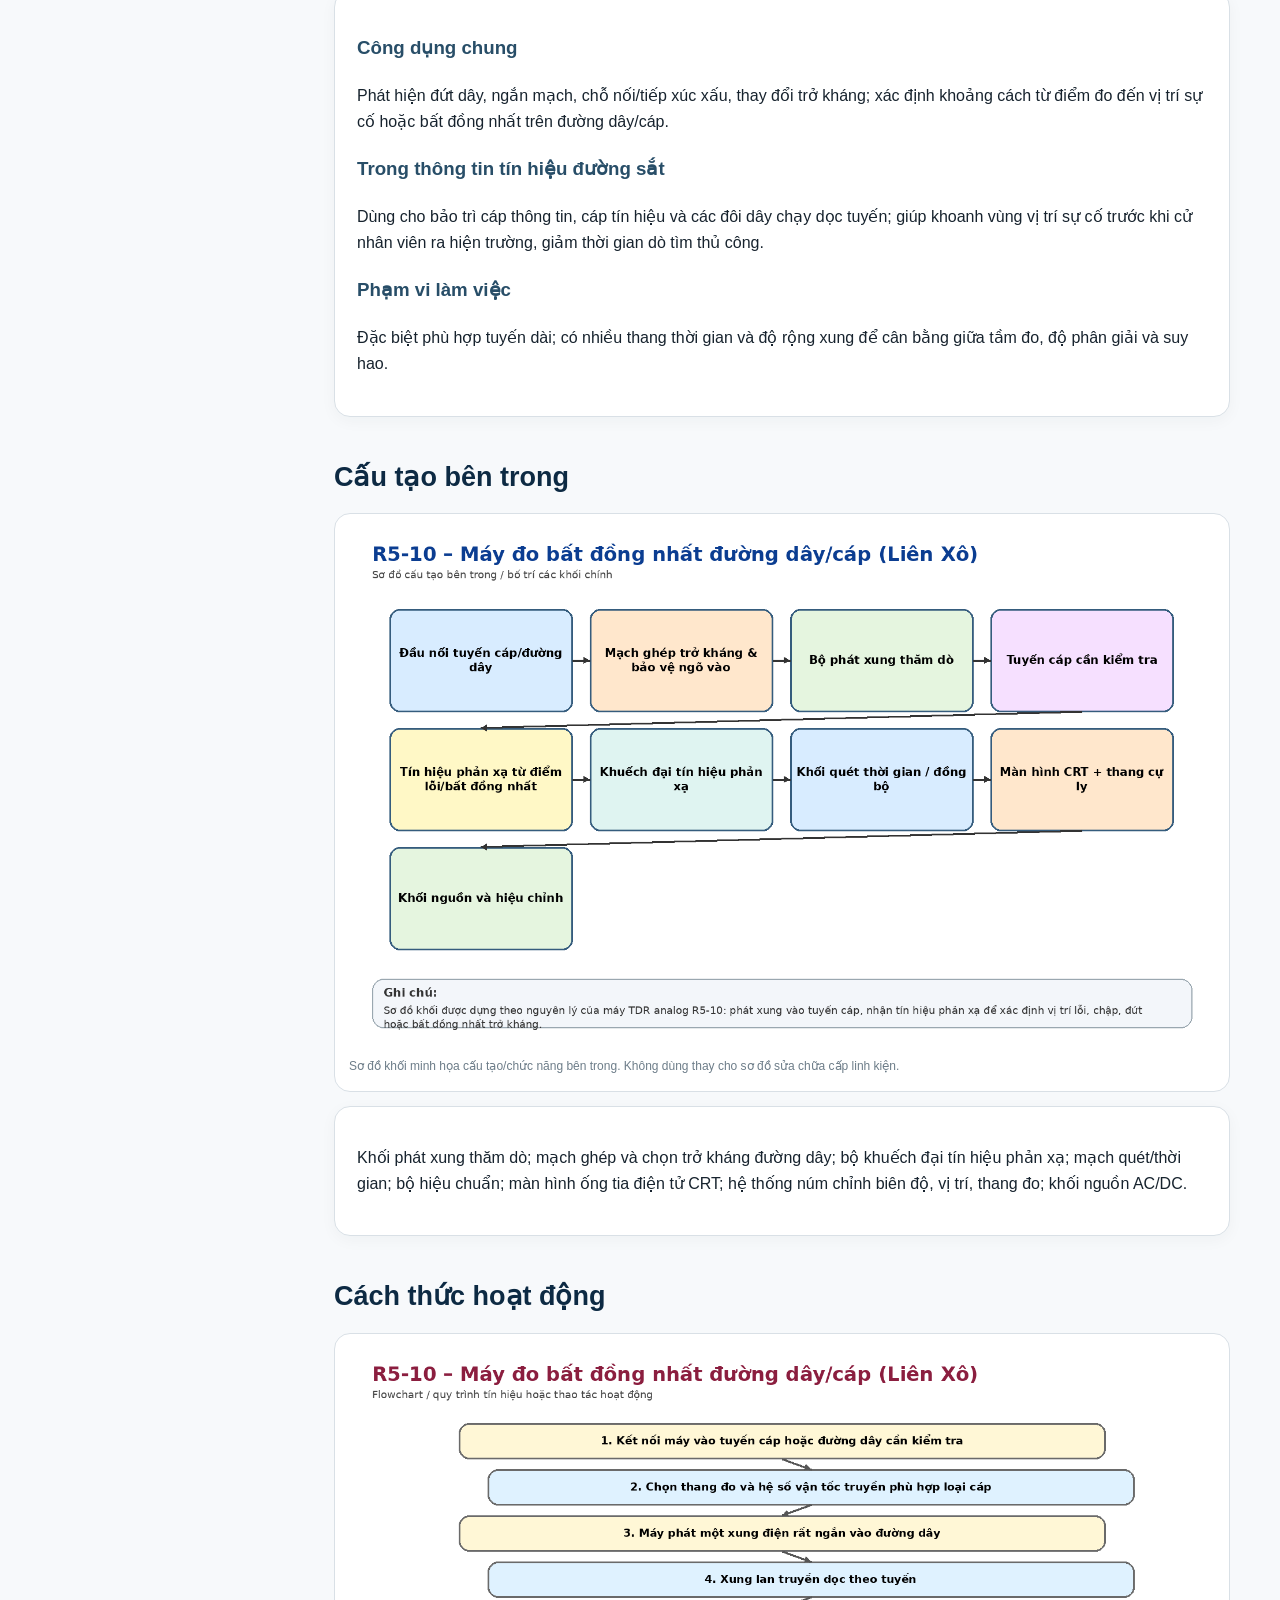
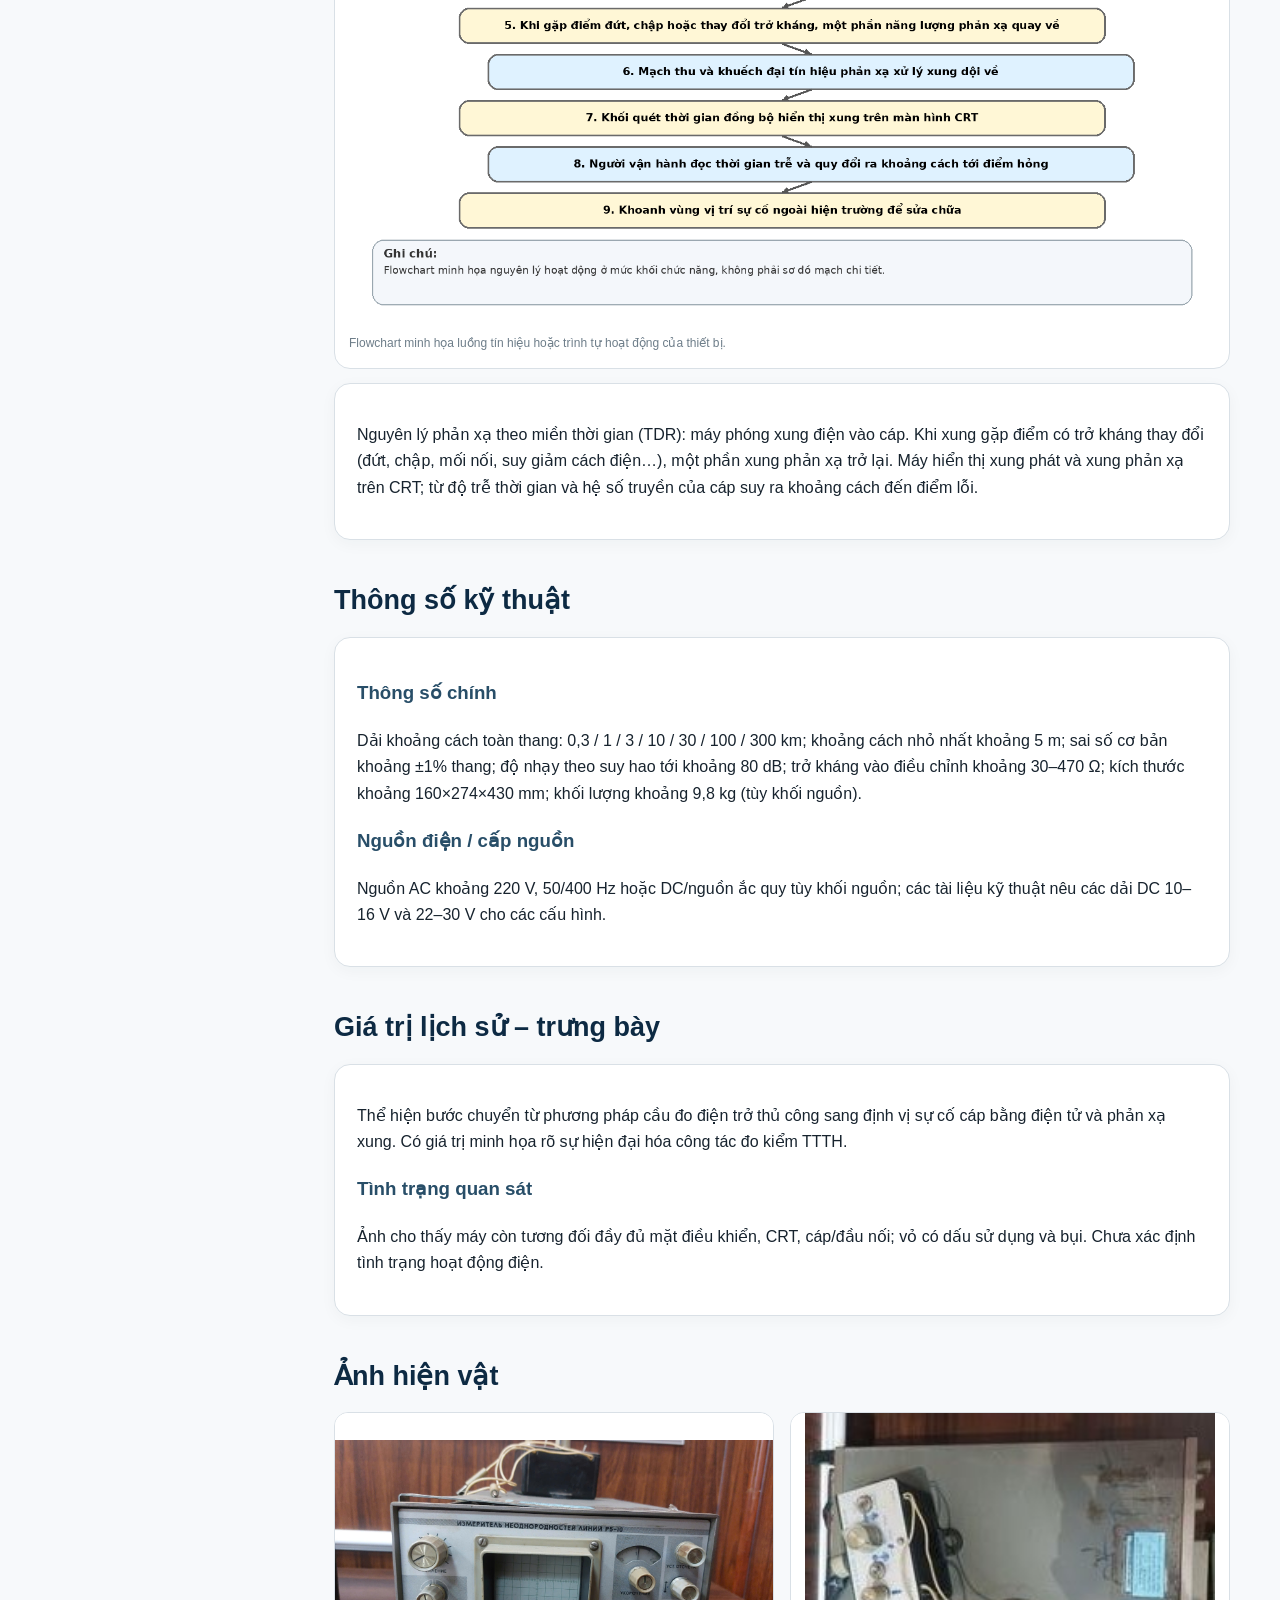
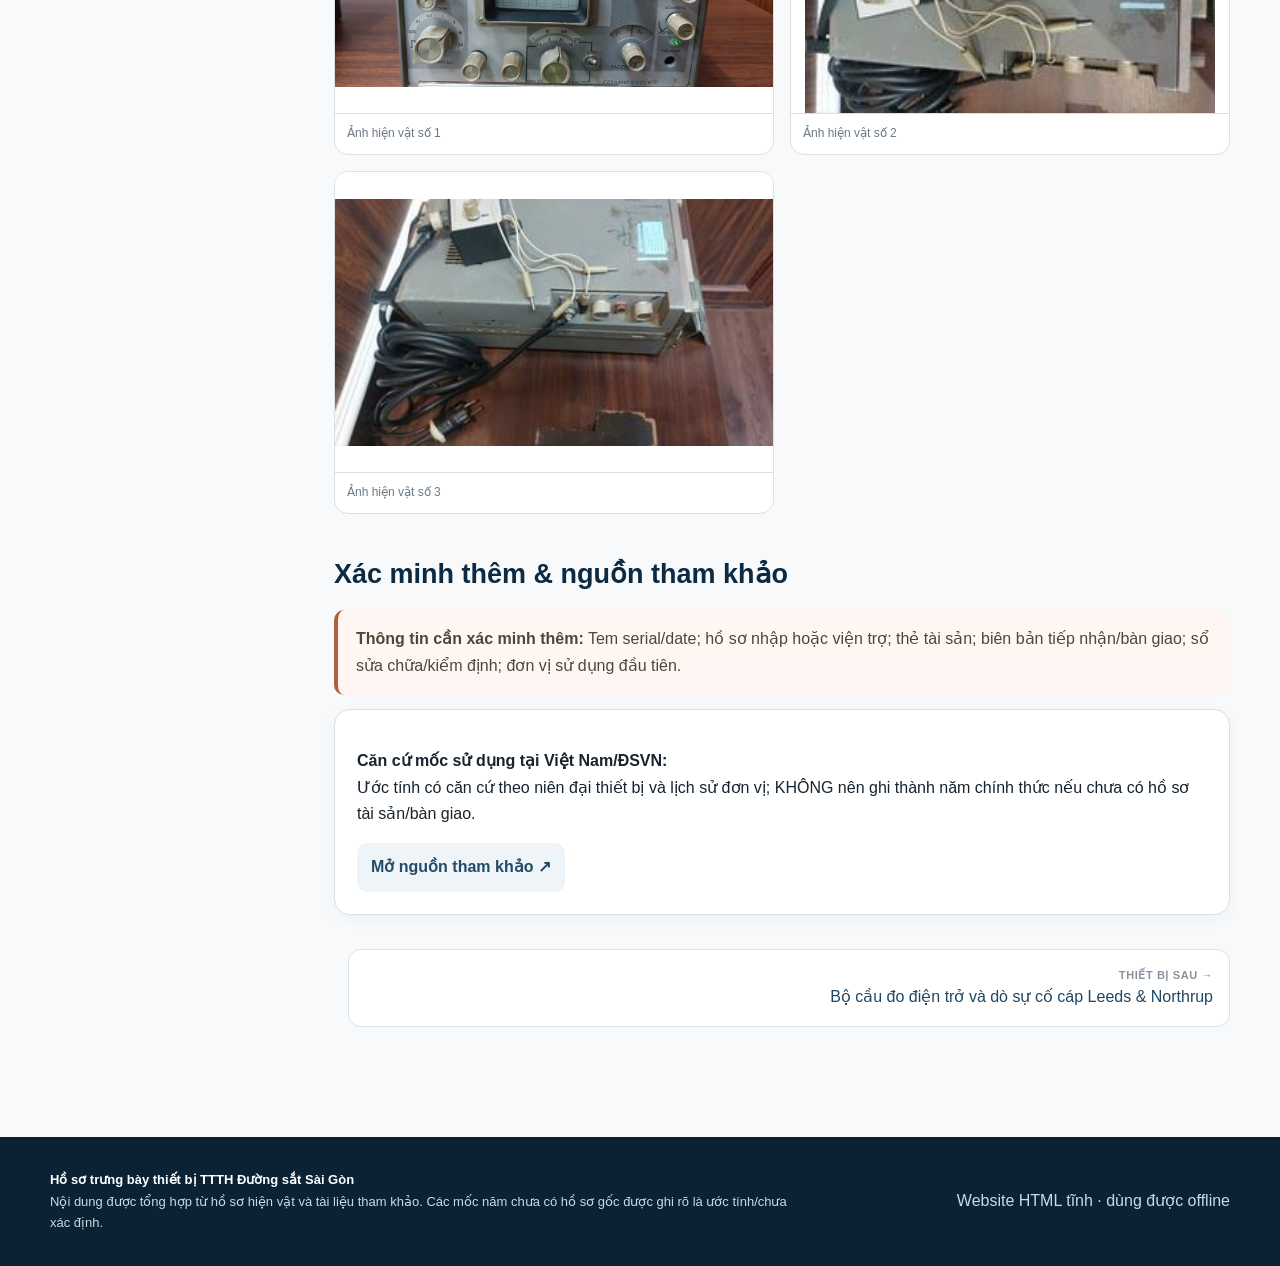
==== commit c11c4033: "Cap nhat website" ====
--- a/thiet-bi/tb-01.html
+++ b/thiet-bi/tb-01.html
@@ -4,8 +4,7 @@
     <meta charset="utf-8" />
     <meta name="viewport" content="width=device-width,initial-scale=1" />
     <title>
-      Máy đo bất đồng nhất đường dây / máy định vị sự cố cáp R5-10 – Hồ sơ hiện
-      vật
+      Máy đo xung phản xạ P5-10 – Hồ sơ hiện vật
     </title>
     <meta
       name="description"
@@ -46,10 +45,10 @@
         <div class="detail-info">
           <span class="badge">Thiết bị đo tuyến/cáp</span
           ><span class="code">TB-01</span>
-          <h1>Máy đo bất đồng nhất đường dây / máy định vị sự cố cáp R5-10</h1>
+          <h1>Máy đo xung phản xạ P5-10</h1>
           <p class="lead">
-            Máy R5-10 của Liên Xô là thiết bị đo phản xạ xung dùng để phát hiện
-            và xác định khoảng cách đến vị trí đứt, chập hoặc bất đồng nhất trên
+            Máy đo xung phản xạ P5-10 của Liên Xô là thiết bị đo phản xạ xung dùng để phát hiện
+            và xác định khoảng cách đến vị trí đứt, chập trên
             đường dây/cáp. Thay vì phải lần theo toàn tuyến, nhân viên kỹ thuật
             phát một xung điện vào cáp và quan sát tín hiệu phản xạ trên màn
             hình CRT. Hiện vật đại diện cho giai đoạn điện tử hóa công tác kiểm
